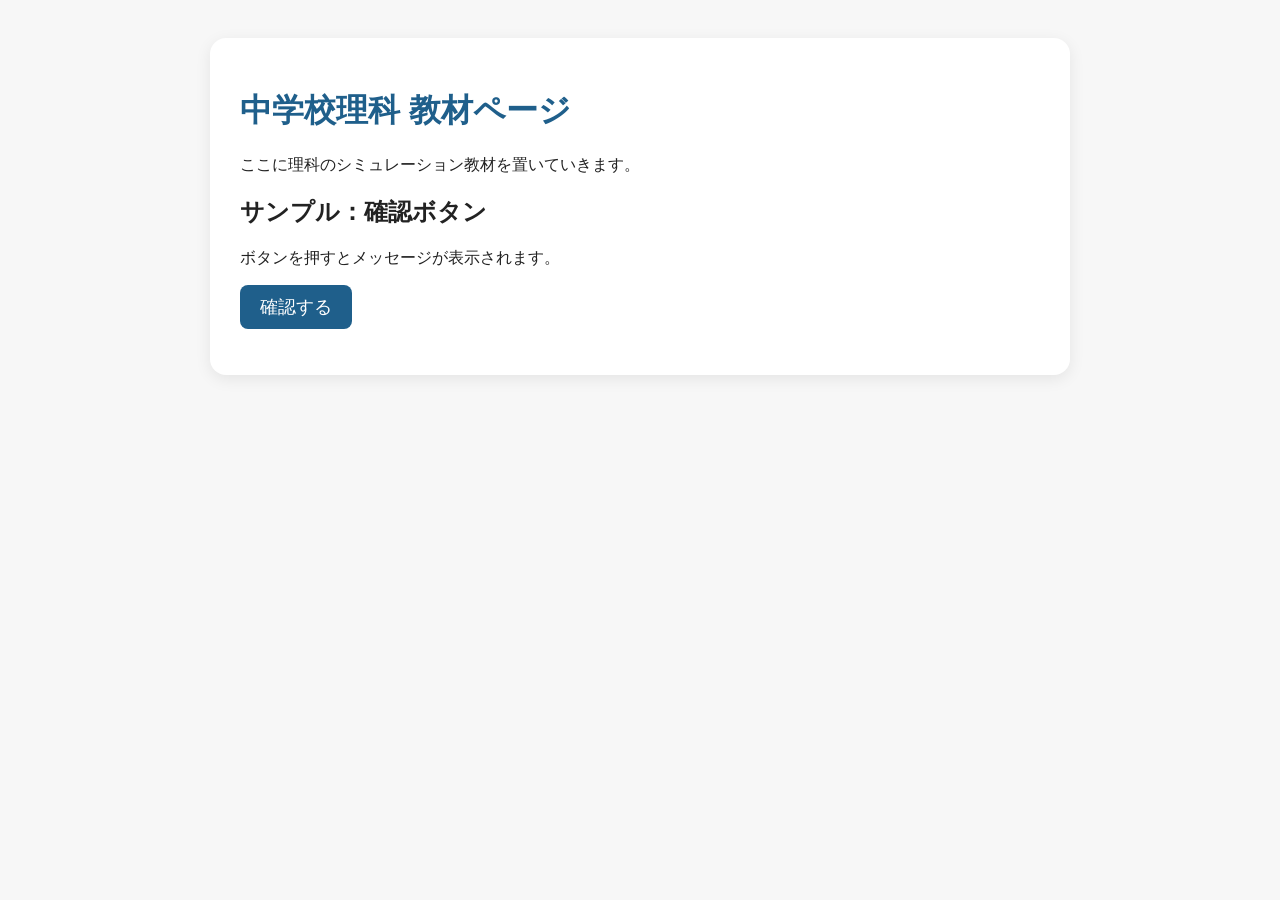
==== index.html @ 27d23094 "Rename 中学校理科 教材ページ.html to index.html" ====
<!DOCTYPE html>
<html lang="ja">
<head>
  <meta charset="UTF-8">
  <meta name="viewport" content="width=device-width, initial-scale=1.0">
  <title>理科教材</title>
  <style>
    body {
      font-family: sans-serif;
      padding: 30px;
      background: #f7f7f7;
      color: #222;
    }
    .card {
      max-width: 800px;
      margin: auto;
      background: white;
      padding: 30px;
      border-radius: 16px;
      box-shadow: 0 4px 16px rgba(0,0,0,0.08);
    }
    h1 {
      color: #1f5f8b;
    }
    button {
      font-size: 18px;
      padding: 10px 20px;
      border: none;
      border-radius: 8px;
      background: #1f5f8b;
      color: white;
    }
  </style>
</head>
<body>
  <div class="card">
    <h1>中学校理科 教材ページ</h1>
    <p>ここに理科のシミュレーション教材を置いていきます。</p>

    <h2>サンプル：確認ボタン</h2>
    <p>ボタンを押すとメッセージが表示されます。</p>

    <button onclick="showMessage()">確認する</button>

    <p id="message"></p>
  </div>

  <script>
    function showMessage() {
      document.getElementById("message").textContent = "教材ページが正しく動いています。";
    }
  </script>
</body>
</html>
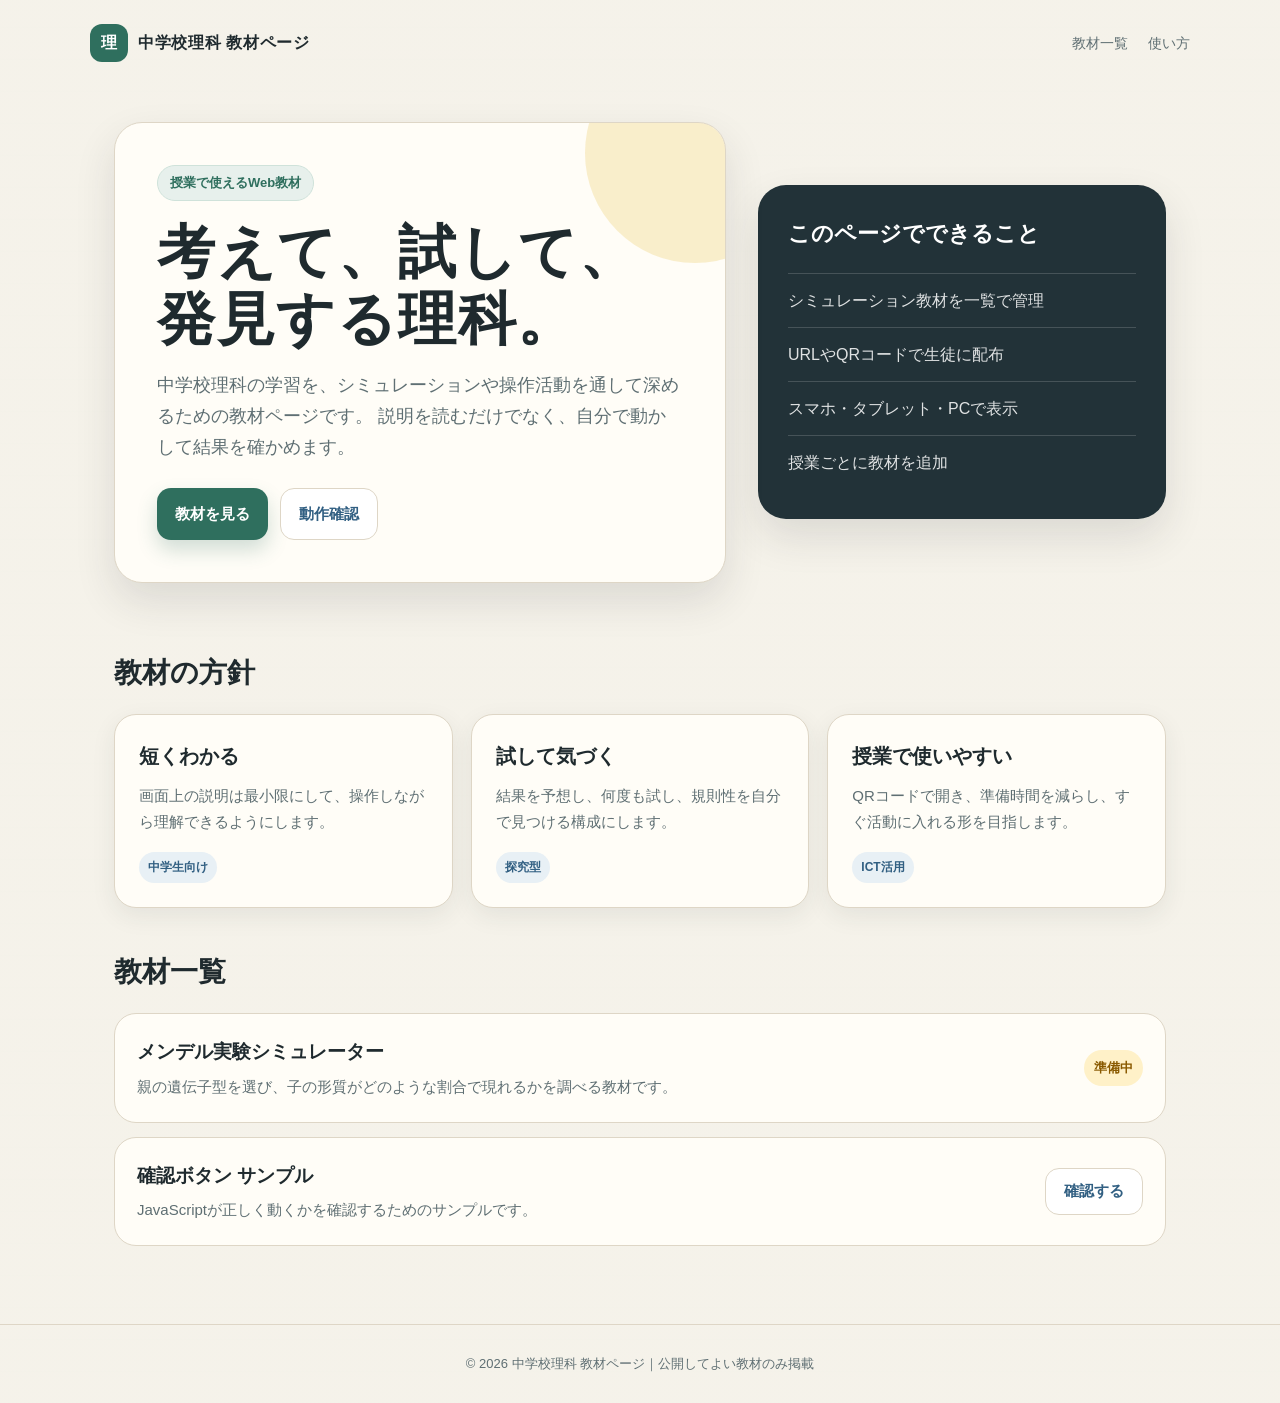
==== commit ad11213b: "Update index.html" ====
--- a/index.html
+++ b/index.html
@@ -1,53 +1,422 @@
 <!DOCTYPE html>
 <html lang="ja">
 <head>
-  <meta charset="UTF-8">
-  <meta name="viewport" content="width=device-width, initial-scale=1.0">
-  <title>理科教材</title>
+  <meta charset="UTF-8" />
+  <meta name="viewport" content="width=device-width, initial-scale=1.0" />
+  <title>中学校理科 教材ページ</title>
+
   <style>
+    :root {
+      --bg: #f4f1e8;
+      --paper: #fffdf7;
+      --ink: #1f2a2e;
+      --sub: #5f6f73;
+      --green: #2f6f5e;
+      --blue: #315f82;
+      --yellow: #e8c45c;
+      --line: #ded6c6;
+      --shadow: 0 18px 40px rgba(39, 45, 47, 0.12);
+    }
+
+    * {
+      box-sizing: border-box;
+    }
+
     body {
-      font-family: sans-serif;
+      margin: 0;
+      font-family: "Hiragino Sans", "Yu Gothic", "Meiryo", sans-serif;
+      background:
+        linear-gradient(rgba(244, 241, 232, 0.92), rgba(244, 241, 232, 0.92)),
+        repeating-linear-gradient(
+          0deg,
+          transparent,
+          transparent 31px,
+          rgba(49, 95, 130, 0.08) 32px
+        );
+      color: var(--ink);
+      line-height: 1.7;
+    }
+
+    header {
+      padding: 24px;
+    }
+
+    .nav {
+      max-width: 1100px;
+      margin: 0 auto;
+      display: flex;
+      justify-content: space-between;
+      align-items: center;
+      gap: 16px;
+    }
+
+    .logo {
+      display: flex;
+      align-items: center;
+      gap: 10px;
+      font-weight: 700;
+      letter-spacing: 0.04em;
+    }
+
+    .logo-mark {
+      width: 38px;
+      height: 38px;
+      border-radius: 12px;
+      background: var(--green);
+      color: white;
+      display: grid;
+      place-items: center;
+      font-weight: 800;
+    }
+
+    .nav a {
+      color: var(--sub);
+      text-decoration: none;
+      font-size: 14px;
+      margin-left: 16px;
+    }
+
+    .hero {
+      max-width: 1100px;
+      margin: 36px auto 0;
+      padding: 0 24px 56px;
+      display: grid;
+      grid-template-columns: 1.2fr 0.8fr;
+      gap: 32px;
+      align-items: center;
+    }
+
+    .hero-card {
+      background: var(--paper);
+      border: 1px solid var(--line);
+      border-radius: 28px;
+      padding: 42px;
+      box-shadow: var(--shadow);
+      position: relative;
+      overflow: hidden;
+    }
+
+    .hero-card::after {
+      content: "";
+      position: absolute;
+      right: -80px;
+      top: -80px;
+      width: 220px;
+      height: 220px;
+      border-radius: 50%;
+      background: rgba(232, 196, 92, 0.28);
+    }
+
+    .label {
+      display: inline-block;
+      background: #e7f0ec;
+      color: var(--green);
+      border: 1px solid #cfe2da;
+      padding: 6px 12px;
+      border-radius: 999px;
+      font-size: 13px;
+      font-weight: 700;
+      margin-bottom: 18px;
+    }
+
+    h1 {
+      font-size: clamp(34px, 5vw, 58px);
+      line-height: 1.15;
+      margin: 0 0 18px;
+      letter-spacing: 0.03em;
+    }
+
+    .lead {
+      font-size: 18px;
+      color: var(--sub);
+      margin: 0 0 26px;
+      max-width: 620px;
+    }
+
+    .actions {
+      display: flex;
+      flex-wrap: wrap;
+      gap: 12px;
+    }
+
+    .button {
+      display: inline-block;
+      border: none;
+      border-radius: 14px;
+      padding: 13px 18px;
+      font-size: 15px;
+      font-weight: 700;
+      text-decoration: none;
+      cursor: pointer;
+      transition: transform 0.15s ease, box-shadow 0.15s ease;
+    }
+
+    .button:hover {
+      transform: translateY(-2px);
+    }
+
+    .primary {
+      background: var(--green);
+      color: white;
+      box-shadow: 0 10px 20px rgba(47, 111, 94, 0.22);
+    }
+
+    .secondary {
+      background: white;
+      color: var(--blue);
+      border: 1px solid var(--line);
+    }
+
+    .side-panel {
+      background: #223238;
+      color: white;
+      border-radius: 28px;
       padding: 30px;
-      background: #f7f7f7;
-      color: #222;
-    }
+      box-shadow: var(--shadow);
+    }
+
+    .side-panel h2 {
+      margin-top: 0;
+      font-size: 22px;
+    }
+
+    .mini-list {
+      list-style: none;
+      padding: 0;
+      margin: 20px 0 0;
+    }
+
+    .mini-list li {
+      padding: 13px 0;
+      border-top: 1px solid rgba(255,255,255,0.16);
+      color: rgba(255,255,255,0.86);
+    }
+
+    main {
+      max-width: 1100px;
+      margin: 0 auto;
+      padding: 0 24px 64px;
+    }
+
+    .section-title {
+      font-size: 28px;
+      margin: 10px 0 18px;
+    }
+
+    .grid {
+      display: grid;
+      grid-template-columns: repeat(3, 1fr);
+      gap: 18px;
+      margin-bottom: 40px;
+    }
+
     .card {
-      max-width: 800px;
-      margin: auto;
-      background: white;
-      padding: 30px;
-      border-radius: 16px;
-      box-shadow: 0 4px 16px rgba(0,0,0,0.08);
-    }
-    h1 {
-      color: #1f5f8b;
-    }
-    button {
-      font-size: 18px;
-      padding: 10px 20px;
-      border: none;
-      border-radius: 8px;
-      background: #1f5f8b;
-      color: white;
+      background: var(--paper);
+      border: 1px solid var(--line);
+      border-radius: 22px;
+      padding: 24px;
+      box-shadow: 0 8px 24px rgba(39, 45, 47, 0.08);
+    }
+
+    .card h3 {
+      margin: 0 0 10px;
+      font-size: 20px;
+    }
+
+    .card p {
+      color: var(--sub);
+      margin: 0 0 18px;
+      font-size: 15px;
+    }
+
+    .tag {
+      display: inline-block;
+      font-size: 12px;
+      font-weight: 700;
+      color: var(--blue);
+      background: #e8f0f5;
+      padding: 5px 9px;
+      border-radius: 999px;
+    }
+
+    .tool-card {
+      display: grid;
+      grid-template-columns: 1fr auto;
+      gap: 16px;
+      align-items: center;
+      background: var(--paper);
+      border: 1px solid var(--line);
+      border-radius: 22px;
+      padding: 22px;
+      margin-bottom: 14px;
+    }
+
+    .tool-card h3 {
+      margin: 0 0 6px;
+    }
+
+    .tool-card p {
+      margin: 0;
+      color: var(--sub);
+      font-size: 15px;
+    }
+
+    .status {
+      font-size: 13px;
+      font-weight: 700;
+      color: #8a5a00;
+      background: #fff1c8;
+      padding: 7px 10px;
+      border-radius: 999px;
+      white-space: nowrap;
+    }
+
+    .message {
+      margin-top: 16px;
+      padding: 14px 16px;
+      background: #edf7f2;
+      border-left: 5px solid var(--green);
+      border-radius: 10px;
+      display: none;
+      color: #24483f;
+      font-weight: 700;
+    }
+
+    footer {
+      border-top: 1px solid var(--line);
+      padding: 28px 24px;
+      text-align: center;
+      color: var(--sub);
+      font-size: 13px;
+    }
+
+    @media (max-width: 820px) {
+      .hero {
+        grid-template-columns: 1fr;
+        margin-top: 12px;
+      }
+
+      .hero-card {
+        padding: 30px;
+      }
+
+      .grid {
+        grid-template-columns: 1fr;
+      }
+
+      .tool-card {
+        grid-template-columns: 1fr;
+      }
+
+      .nav {
+        align-items: flex-start;
+        flex-direction: column;
+      }
+
+      .nav a {
+        margin-left: 0;
+        margin-right: 12px;
+      }
     }
   </style>
 </head>
+
 <body>
-  <div class="card">
-    <h1>中学校理科 教材ページ</h1>
-    <p>ここに理科のシミュレーション教材を置いていきます。</p>
-
-    <h2>サンプル：確認ボタン</h2>
-    <p>ボタンを押すとメッセージが表示されます。</p>
-
-    <button onclick="showMessage()">確認する</button>
-
-    <p id="message"></p>
-  </div>
+  <header>
+    <div class="nav">
+      <div class="logo">
+        <div class="logo-mark">理</div>
+        <span>中学校理科 教材ページ</span>
+      </div>
+      <nav>
+        <a href="#tools">教材一覧</a>
+        <a href="#about">使い方</a>
+      </nav>
+    </div>
+  </header>
+
+  <section class="hero">
+    <div class="hero-card">
+      <span class="label">授業で使えるWeb教材</span>
+      <h1>考えて、試して、発見する理科。</h1>
+      <p class="lead">
+        中学校理科の学習を、シミュレーションや操作活動を通して深めるための教材ページです。
+        説明を読むだけでなく、自分で動かして結果を確かめます。
+      </p>
+      <div class="actions">
+        <a class="button primary" href="#tools">教材を見る</a>
+        <button class="button secondary" onclick="showMessage()">動作確認</button>
+      </div>
+      <div id="message" class="message">
+        ページは正しく動いています。教材を追加すると、このページから開けるようになります。
+      </div>
+    </div>
+
+    <aside class="side-panel">
+      <h2>このページでできること</h2>
+      <ul class="mini-list">
+        <li>シミュレーション教材を一覧で管理</li>
+        <li>URLやQRコードで生徒に配布</li>
+        <li>スマホ・タブレット・PCで表示</li>
+        <li>授業ごとに教材を追加</li>
+      </ul>
+    </aside>
+  </section>
+
+  <main>
+    <section id="about">
+      <h2 class="section-title">教材の方針</h2>
+      <div class="grid">
+        <article class="card">
+          <h3>短くわかる</h3>
+          <p>画面上の説明は最小限にして、操作しながら理解できるようにします。</p>
+          <span class="tag">中学生向け</span>
+        </article>
+
+        <article class="card">
+          <h3>試して気づく</h3>
+          <p>結果を予想し、何度も試し、規則性を自分で見つける構成にします。</p>
+          <span class="tag">探究型</span>
+        </article>
+
+        <article class="card">
+          <h3>授業で使いやすい</h3>
+          <p>QRコードで開き、準備時間を減らし、すぐ活動に入れる形を目指します。</p>
+          <span class="tag">ICT活用</span>
+        </article>
+      </div>
+    </section>
+
+    <section id="tools">
+      <h2 class="section-title">教材一覧</h2>
+
+      <article class="tool-card">
+        <div>
+          <h3>メンデル実験シミュレーター</h3>
+          <p>親の遺伝子型を選び、子の形質がどのような割合で現れるかを調べる教材です。</p>
+        </div>
+        <span class="status">準備中</span>
+      </article>
+
+      <article class="tool-card">
+        <div>
+          <h3>確認ボタン サンプル</h3>
+          <p>JavaScriptが正しく動くかを確認するためのサンプルです。</p>
+        </div>
+        <button class="button secondary" onclick="showMessage()">確認する</button>
+      </article>
+    </section>
+  </main>
+
+  <footer>
+    © 2026 中学校理科 教材ページ｜公開してよい教材のみ掲載
+  </footer>
 
   <script>
     function showMessage() {
-      document.getElementById("message").textContent = "教材ページが正しく動いています。";
+      const message = document.getElementById("message");
+      message.style.display = "block";
+      message.textContent = "ページは正しく動いています。教材を追加すると、このページから開けるようになります。";
     }
   </script>
 </body>
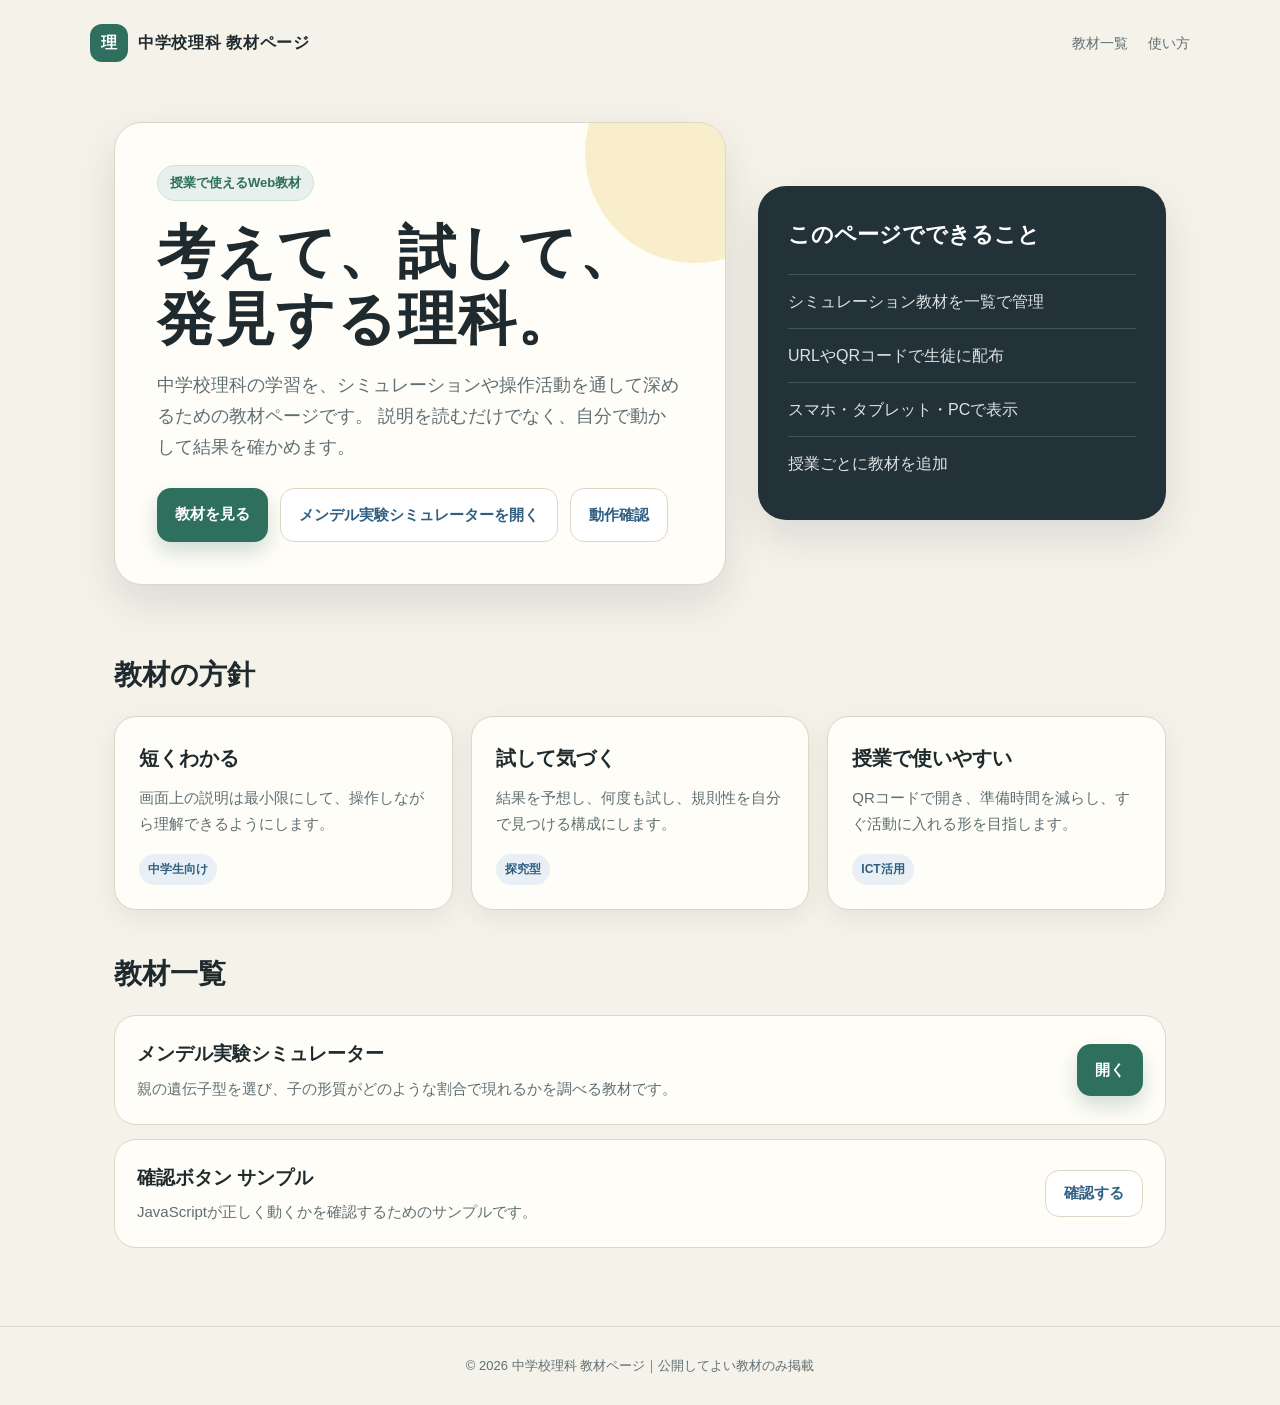
==== commit a1d1d841: "Update index.html" ====
--- a/index.html
+++ b/index.html
@@ -149,6 +149,7 @@
       text-decoration: none;
       cursor: pointer;
       transition: transform 0.15s ease, box-shadow 0.15s ease;
+      text-align: center;
     }
 
     .button:hover {
@@ -345,6 +346,7 @@
       </p>
       <div class="actions">
         <a class="button primary" href="#tools">教材を見る</a>
+        <a class="button secondary" href="mendel.html">メンデル実験シミュレーターを開く</a>
         <button class="button secondary" onclick="showMessage()">動作確認</button>
       </div>
       <div id="message" class="message">
@@ -395,7 +397,7 @@
           <h3>メンデル実験シミュレーター</h3>
           <p>親の遺伝子型を選び、子の形質がどのような割合で現れるかを調べる教材です。</p>
         </div>
-        <span class="status">準備中</span>
+        <a class="button primary" href="mendel.html">開く</a>
       </article>
 
       <article class="tool-card">
